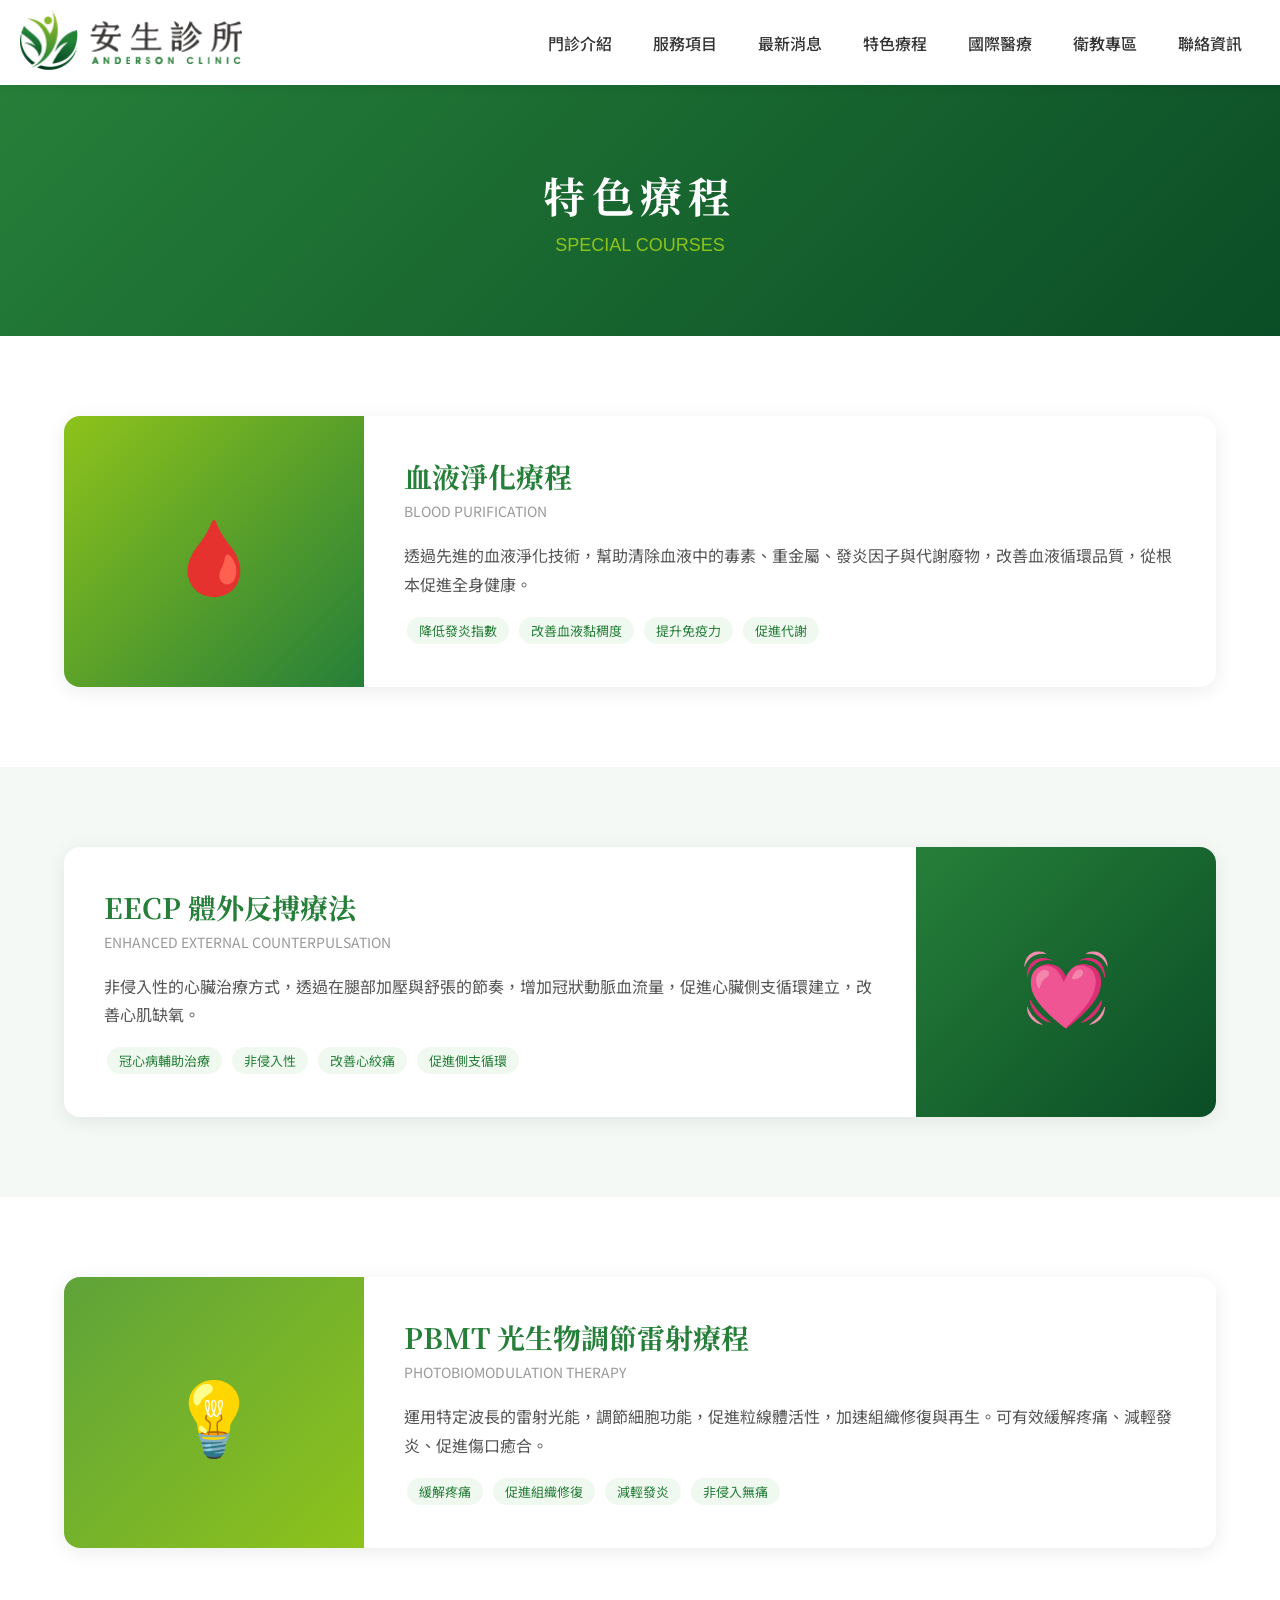
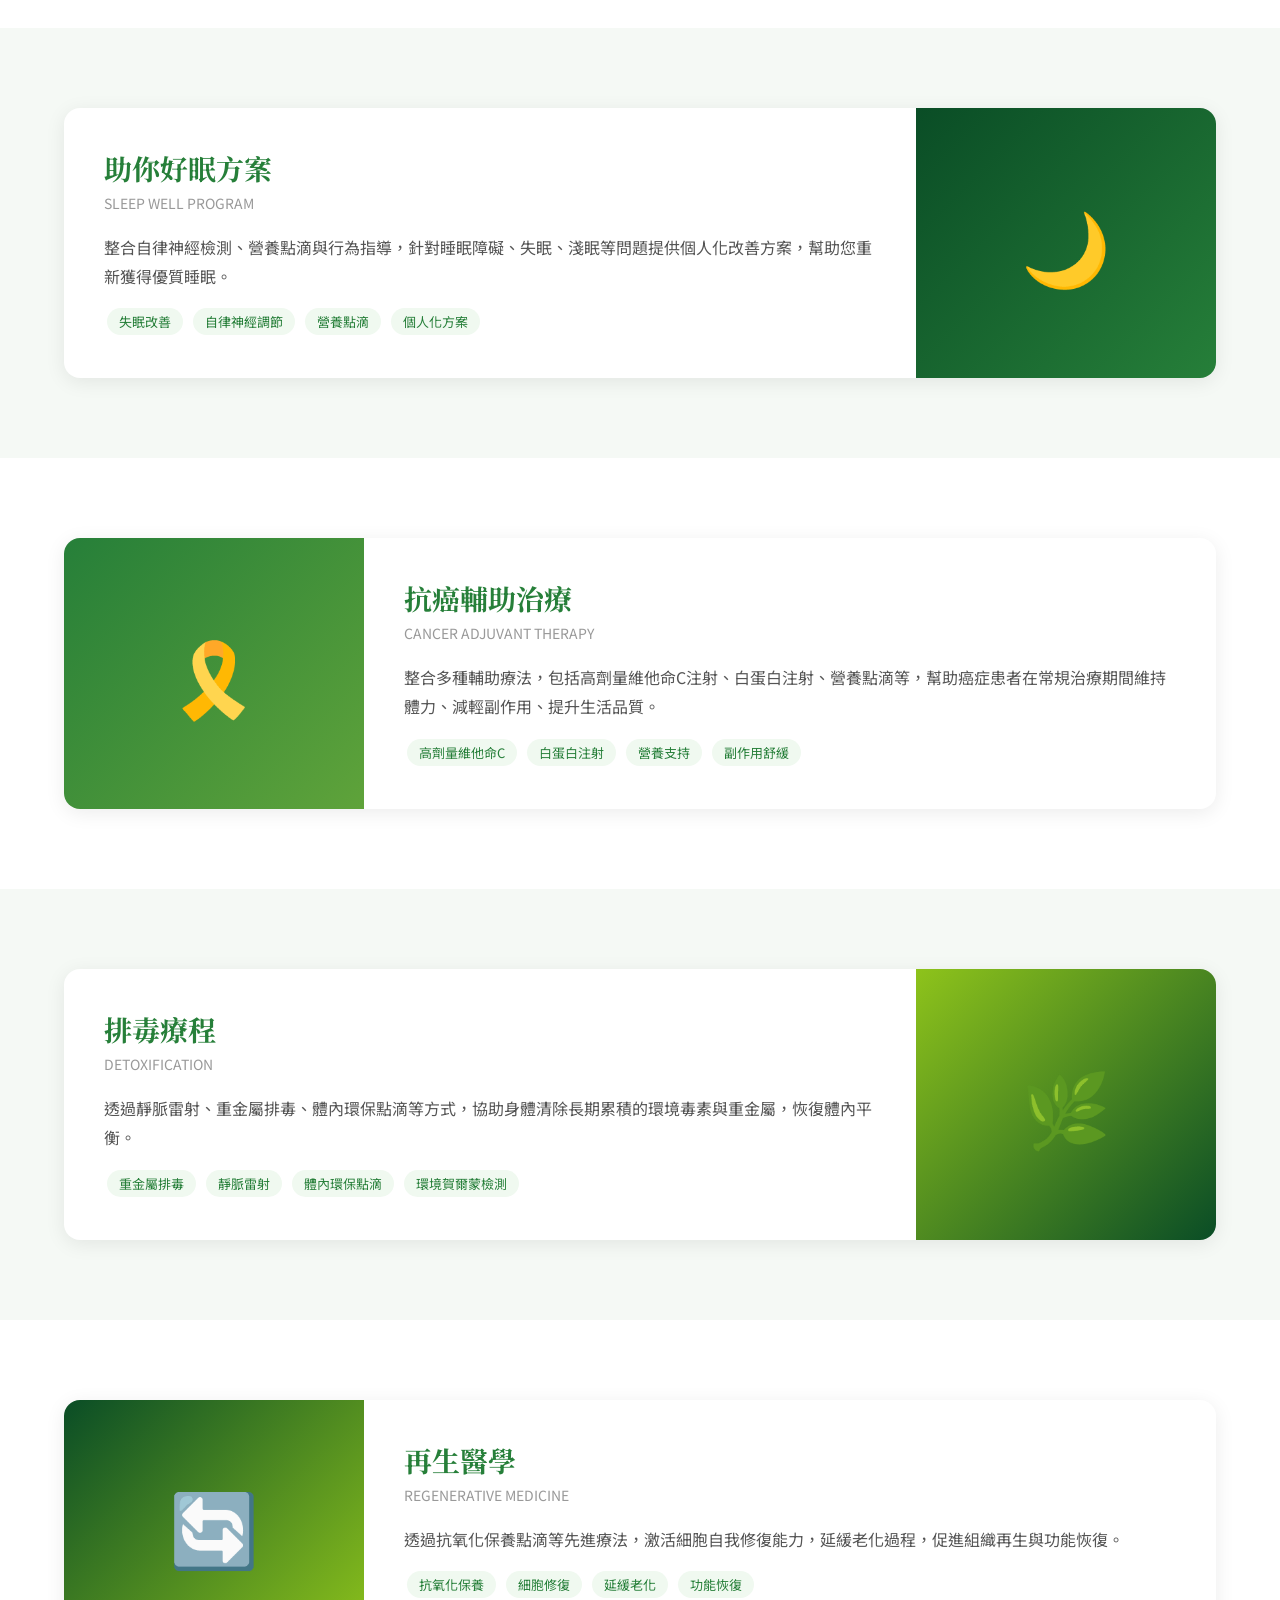
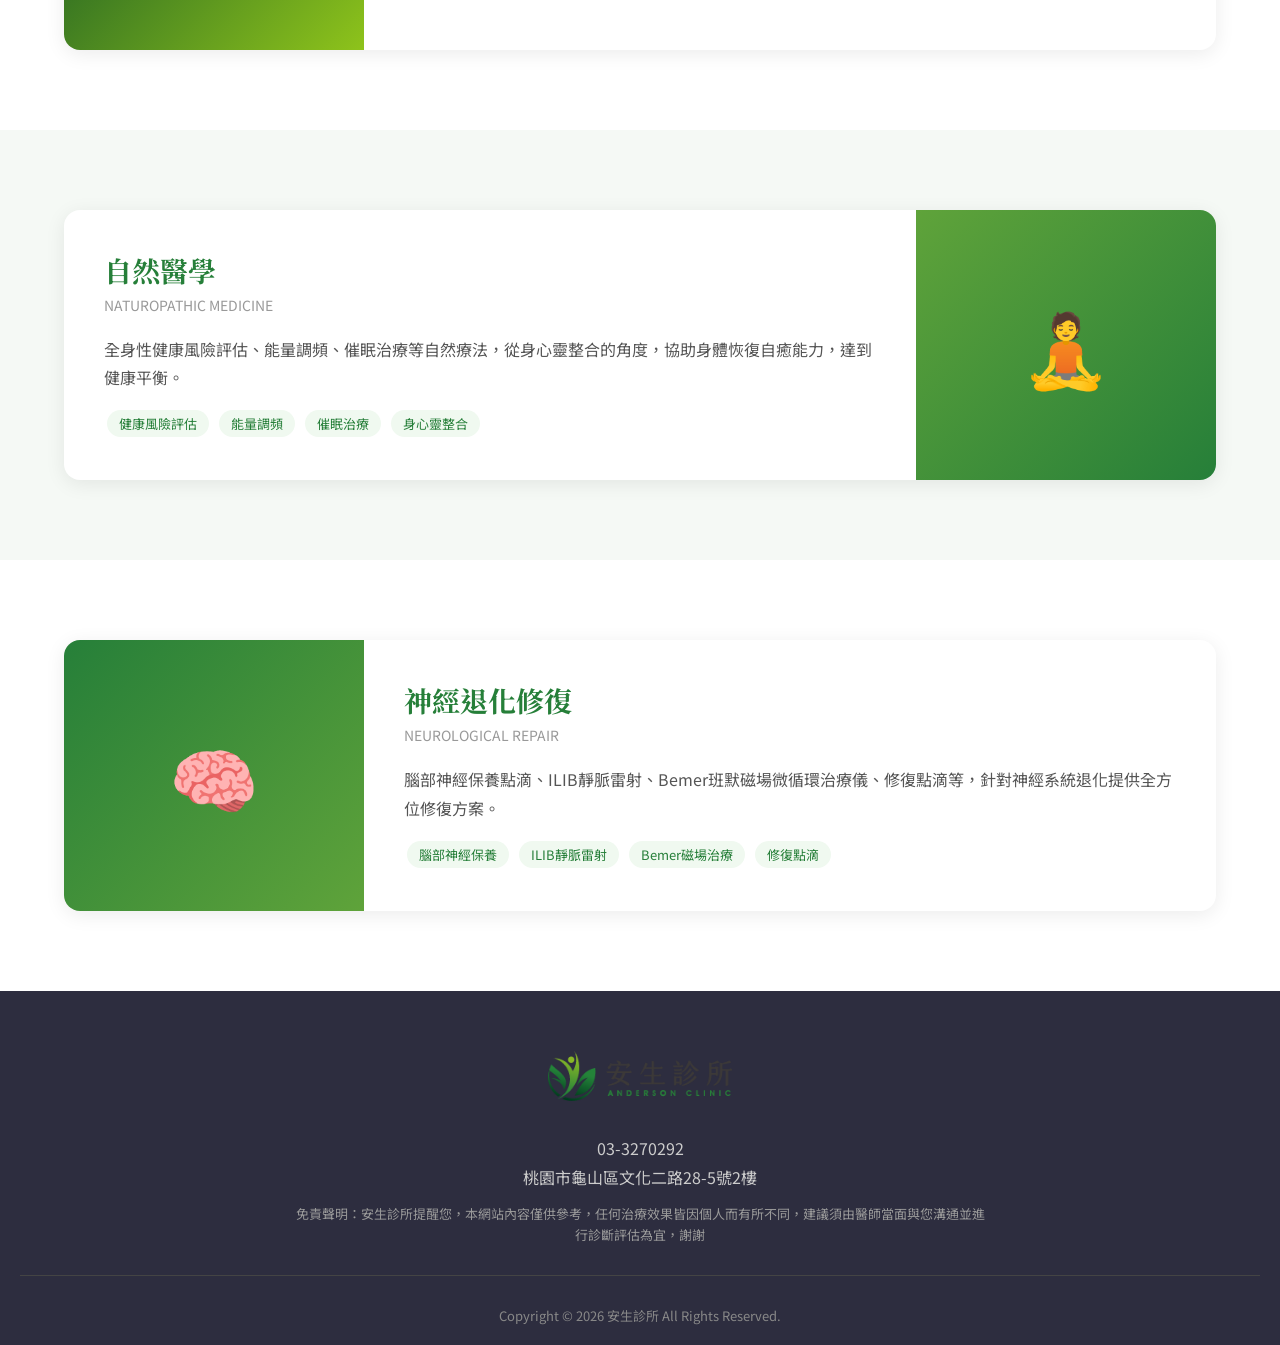
==== courses.html @ 448d180c "📄 新增特色療程內容頁（9大療程）+ 導航更新" ====
<!DOCTYPE html>
<html lang="zh-TW">
<head>
<meta charset="UTF-8">
<meta name="viewport" content="width=device-width, initial-scale=1.0">
<title>特色療程 - 安生診所-雙心門診</title>
<meta name="robots" content="noindex, nofollow">
<link rel="preconnect" href="https://fonts.googleapis.com">
<link rel="preconnect" href="https://fonts.gstatic.com" crossorigin>
<link href="https://fonts.googleapis.com/css2?family=Noto+Serif+TC:wght@300;400;500;600;700;900&family=Noto+Sans+TC:wght@300;400;500;700&display=swap" rel="stylesheet">
<link rel="stylesheet" href="assets/css/normalize.css">
<link rel="stylesheet" href="assets/css/style.css">
<style>
.course-card { background:#fff; border-radius:16px; overflow:hidden; box-shadow:0 4px 20px rgba(0,0,0,.08); transition:transform .3s,box-shadow .3s; }
.course-card:hover { transform:translateY(-4px); box-shadow:0 8px 30px rgba(0,0,0,.14); }
.course-icon { width:80px; height:80px; border-radius:50%; display:flex; align-items:center; justify-content:center; font-size:36px; flex-shrink:0; }
.tag { display:inline-block; background:#f0f9f0; color:#267F39; padding:4px 12px; border-radius:20px; font-size:13px; margin:3px; }
.course-grid { display:grid; grid-template-columns:repeat(auto-fit,minmax(340px,1fr)); gap:25px; max-width:1200px; margin:0 auto; }
@media (max-width:768px) { .course-grid { grid-template-columns:1fr; } }
</style>
</head>
<body>
<div id="page">

<header class="header_area">
  <div class="main_header_area animated">
    <div class="container">
      <nav id="navigation1" class="navigation">
        <div class="nav-header">
          <a class="nav-brand" href="index.html"><img src="assets/img/logo.png" alt="安生診所"></a>
        </div>
        <div class="stellarnav">
          <ul>
            <li><a href="about.html">門診介紹</a></li>
            <li><a href="services.html">服務項目</a></li>
            <li><a href="index.html">最新消息</a></li>
            <li><a href="courses.html">特色療程</a></li>
            <li><a href="index.html">國際醫療</a></li>
            <li><a href="index.html">衛教專區</a></li>
            <li><a href="contact.html">聯絡資訊</a></li>
          </ul>
        </div>
      </nav>
    </div>
  </div>
</header>

<div class="page-banner" style="background:linear-gradient(135deg,#267F39 0%,#0A4D26 100%);padding:80px 5%;text-align:center;">
  <h1 style="font-family:'Noto Serif TC',serif;font-size:42px;color:#fff;margin:0;letter-spacing:.15em;">特色療程</h1>
  <p style="font-family:Arial,sans-serif;font-size:18px;color:#8EC31B;margin:10px 0 0;">SPECIAL COURSES</p>
</div>

<div id="content_main">

  <!-- 血液淨化療程 -->
  <section id="blood" style="padding:80px 5%;">
    <div style="max-width:1200px;margin:auto;">
      <div class="course-card" style="display:flex;flex-wrap:wrap;">
        <div style="flex:0 0 300px;background:linear-gradient(135deg,#8EC31B,#267F39);display:flex;align-items:center;justify-content:center;min-height:250px;">
          <span style="font-size:72px;">🩸</span>
        </div>
        <div style="flex:1;padding:40px;min-width:300px;">
          <h2 style="font-family:'Noto Serif TC',serif;font-size:28px;color:#267F39;margin:0 0 5px;">血液淨化療程</h2>
          <p style="color:#999;font-size:14px;margin:0 0 20px;">BLOOD PURIFICATION</p>
          <p style="font-size:16px;color:#555;line-height:1.8;">透過先進的血液淨化技術，幫助清除血液中的毒素、重金屬、發炎因子與代謝廢物，改善血液循環品質，從根本促進全身健康。</p>
          <div style="margin-top:15px;">
            <span class="tag">降低發炎指數</span>
            <span class="tag">改善血液黏稠度</span>
            <span class="tag">提升免疫力</span>
            <span class="tag">促進代謝</span>
          </div>
        </div>
      </div>
    </div>
  </section>

  <!-- EECP體外反搏療法 -->
  <section id="eecp" style="padding:80px 5%;background:#f5f9f5;">
    <div style="max-width:1200px;margin:auto;">
      <div class="course-card" style="display:flex;flex-wrap:wrap;flex-direction:row-reverse;">
        <div style="flex:0 0 300px;background:linear-gradient(135deg,#267F39,#0A4D26);display:flex;align-items:center;justify-content:center;min-height:250px;">
          <span style="font-size:72px;">💓</span>
        </div>
        <div style="flex:1;padding:40px;min-width:300px;">
          <h2 style="font-family:'Noto Serif TC',serif;font-size:28px;color:#267F39;margin:0 0 5px;">EECP 體外反搏療法</h2>
          <p style="color:#999;font-size:14px;margin:0 0 20px;">ENHANCED EXTERNAL COUNTERPULSATION</p>
          <p style="font-size:16px;color:#555;line-height:1.8;">非侵入性的心臟治療方式，透過在腿部加壓與舒張的節奏，增加冠狀動脈血流量，促進心臟側支循環建立，改善心肌缺氧。</p>
          <div style="margin-top:15px;">
            <span class="tag">冠心病輔助治療</span>
            <span class="tag">非侵入性</span>
            <span class="tag">改善心絞痛</span>
            <span class="tag">促進側支循環</span>
          </div>
        </div>
      </div>
    </div>
  </section>

  <!-- PBMT光生物調節 -->
  <section id="pbmt" style="padding:80px 5%;">
    <div style="max-width:1200px;margin:auto;">
      <div class="course-card" style="display:flex;flex-wrap:wrap;">
        <div style="flex:0 0 300px;background:linear-gradient(135deg,#5FA33A,#8EC31B);display:flex;align-items:center;justify-content:center;min-height:250px;">
          <span style="font-size:72px;">💡</span>
        </div>
        <div style="flex:1;padding:40px;min-width:300px;">
          <h2 style="font-family:'Noto Serif TC',serif;font-size:28px;color:#267F39;margin:0 0 5px;">PBMT 光生物調節雷射療程</h2>
          <p style="color:#999;font-size:14px;margin:0 0 20px;">PHOTOBIOMODULATION THERAPY</p>
          <p style="font-size:16px;color:#555;line-height:1.8;">運用特定波長的雷射光能，調節細胞功能，促進粒線體活性，加速組織修復與再生。可有效緩解疼痛、減輕發炎、促進傷口癒合。</p>
          <div style="margin-top:15px;">
            <span class="tag">緩解疼痛</span>
            <span class="tag">促進組織修復</span>
            <span class="tag">減輕發炎</span>
            <span class="tag">非侵入無痛</span>
          </div>
        </div>
      </div>
    </div>
  </section>

  <!-- 助你好眠方案 -->
  <section id="sleep" style="padding:80px 5%;background:#f5f9f5;">
    <div style="max-width:1200px;margin:auto;">
      <div class="course-card" style="display:flex;flex-wrap:wrap;flex-direction:row-reverse;">
        <div style="flex:0 0 300px;background:linear-gradient(135deg,#0A4D26,#267F39);display:flex;align-items:center;justify-content:center;min-height:250px;">
          <span style="font-size:72px;">🌙</span>
        </div>
        <div style="flex:1;padding:40px;min-width:300px;">
          <h2 style="font-family:'Noto Serif TC',serif;font-size:28px;color:#267F39;margin:0 0 5px;">助你好眠方案</h2>
          <p style="color:#999;font-size:14px;margin:0 0 20px;">SLEEP WELL PROGRAM</p>
          <p style="font-size:16px;color:#555;line-height:1.8;">整合自律神經檢測、營養點滴與行為指導，針對睡眠障礙、失眠、淺眠等問題提供個人化改善方案，幫助您重新獲得優質睡眠。</p>
          <div style="margin-top:15px;">
            <span class="tag">失眠改善</span>
            <span class="tag">自律神經調節</span>
            <span class="tag">營養點滴</span>
            <span class="tag">個人化方案</span>
          </div>
        </div>
      </div>
    </div>
  </section>

  <!-- 抗癌輔助治療 -->
  <section id="cancer" style="padding:80px 5%;">
    <div style="max-width:1200px;margin:auto;">
      <div class="course-card" style="display:flex;flex-wrap:wrap;">
        <div style="flex:0 0 300px;background:linear-gradient(135deg,#267F39,#5FA33A);display:flex;align-items:center;justify-content:center;min-height:250px;">
          <span style="font-size:72px;">🎗️</span>
        </div>
        <div style="flex:1;padding:40px;min-width:300px;">
          <h2 style="font-family:'Noto Serif TC',serif;font-size:28px;color:#267F39;margin:0 0 5px;">抗癌輔助治療</h2>
          <p style="color:#999;font-size:14px;margin:0 0 20px;">CANCER ADJUVANT THERAPY</p>
          <p style="font-size:16px;color:#555;line-height:1.8;">整合多種輔助療法，包括高劑量維他命C注射、白蛋白注射、營養點滴等，幫助癌症患者在常規治療期間維持體力、減輕副作用、提升生活品質。</p>
          <div style="margin-top:15px;">
            <span class="tag">高劑量維他命C</span>
            <span class="tag">白蛋白注射</span>
            <span class="tag">營養支持</span>
            <span class="tag">副作用舒緩</span>
          </div>
        </div>
      </div>
    </div>
  </section>

  <!-- 排毒療程 -->
  <section id="detox" style="padding:80px 5%;background:#f5f9f5;">
    <div style="max-width:1200px;margin:auto;">
      <div class="course-card" style="display:flex;flex-wrap:wrap;flex-direction:row-reverse;">
        <div style="flex:0 0 300px;background:linear-gradient(135deg,#8EC31B,#0A4D26);display:flex;align-items:center;justify-content:center;min-height:250px;">
          <span style="font-size:72px;">🌿</span>
        </div>
        <div style="flex:1;padding:40px;min-width:300px;">
          <h2 style="font-family:'Noto Serif TC',serif;font-size:28px;color:#267F39;margin:0 0 5px;">排毒療程</h2>
          <p style="color:#999;font-size:14px;margin:0 0 20px;">DETOXIFICATION</p>
          <p style="font-size:16px;color:#555;line-height:1.8;">透過靜脈雷射、重金屬排毒、體內環保點滴等方式，協助身體清除長期累積的環境毒素與重金屬，恢復體內平衡。</p>
          <div style="margin-top:15px;">
            <span class="tag">重金屬排毒</span>
            <span class="tag">靜脈雷射</span>
            <span class="tag">體內環保點滴</span>
            <span class="tag">環境賀爾蒙檢測</span>
          </div>
        </div>
      </div>
    </div>
  </section>

  <!-- 再生醫學 -->
  <section id="regenerative" style="padding:80px 5%;">
    <div style="max-width:1200px;margin:auto;">
      <div class="course-card" style="display:flex;flex-wrap:wrap;">
        <div style="flex:0 0 300px;background:linear-gradient(135deg,#0A4D26,#8EC31B);display:flex;align-items:center;justify-content:center;min-height:250px;">
          <span style="font-size:72px;">🔄</span>
        </div>
        <div style="flex:1;padding:40px;min-width:300px;">
          <h2 style="font-family:'Noto Serif TC',serif;font-size:28px;color:#267F39;margin:0 0 5px;">再生醫學</h2>
          <p style="color:#999;font-size:14px;margin:0 0 20px;">REGENERATIVE MEDICINE</p>
          <p style="font-size:16px;color:#555;line-height:1.8;">透過抗氧化保養點滴等先進療法，激活細胞自我修復能力，延緩老化過程，促進組織再生與功能恢復。</p>
          <div style="margin-top:15px;">
            <span class="tag">抗氧化保養</span>
            <span class="tag">細胞修復</span>
            <span class="tag">延緩老化</span>
            <span class="tag">功能恢復</span>
          </div>
        </div>
      </div>
    </div>
  </section>

  <!-- 自然醫學 -->
  <section id="naturopathy" style="padding:80px 5%;background:#f5f9f5;">
    <div style="max-width:1200px;margin:auto;">
      <div class="course-card" style="display:flex;flex-wrap:wrap;flex-direction:row-reverse;">
        <div style="flex:0 0 300px;background:linear-gradient(135deg,#5FA33A,#267F39);display:flex;align-items:center;justify-content:center;min-height:250px;">
          <span style="font-size:72px;">🧘</span>
        </div>
        <div style="flex:1;padding:40px;min-width:300px;">
          <h2 style="font-family:'Noto Serif TC',serif;font-size:28px;color:#267F39;margin:0 0 5px;">自然醫學</h2>
          <p style="color:#999;font-size:14px;margin:0 0 20px;">NATUROPATHIC MEDICINE</p>
          <p style="font-size:16px;color:#555;line-height:1.8;">全身性健康風險評估、能量調頻、催眠治療等自然療法，從身心靈整合的角度，協助身體恢復自癒能力，達到健康平衡。</p>
          <div style="margin-top:15px;">
            <span class="tag">健康風險評估</span>
            <span class="tag">能量調頻</span>
            <span class="tag">催眠治療</span>
            <span class="tag">身心靈整合</span>
          </div>
        </div>
      </div>
    </div>
  </section>

  <!-- 神經退化修復 -->
  <section id="neuro" style="padding:80px 5%;">
    <div style="max-width:1200px;margin:auto;">
      <div class="course-card" style="display:flex;flex-wrap:wrap;">
        <div style="flex:0 0 300px;background:linear-gradient(135deg,#267F39,#5FA33A);display:flex;align-items:center;justify-content:center;min-height:250px;">
          <span style="font-size:72px;">🧠</span>
        </div>
        <div style="flex:1;padding:40px;min-width:300px;">
          <h2 style="font-family:'Noto Serif TC',serif;font-size:28px;color:#267F39;margin:0 0 5px;">神經退化修復</h2>
          <p style="color:#999;font-size:14px;margin:0 0 20px;">NEUROLOGICAL REPAIR</p>
          <p style="font-size:16px;color:#555;line-height:1.8;">腦部神經保養點滴、ILIB靜脈雷射、Bemer班默磁場微循環治療儀、修復點滴等，針對神經系統退化提供全方位修復方案。</p>
          <div style="margin-top:15px;">
            <span class="tag">腦部神經保養</span>
            <span class="tag">ILIB靜脈雷射</span>
            <span class="tag">Bemer磁場治療</span>
            <span class="tag">修復點滴</span>
          </div>
        </div>
      </div>
    </div>
  </section>

</div>

<footer class="footer with_shopping_mode">
  <div class="center">
    <div class="footer_info">
      <div class="footer_logo"><a href="index.html"><img src="assets/img/logo.png" alt="安生診所"></a></div>
      <ul>
        <li><p class="tel">03-3270292</p><p class="add">桃園市龜山區文化二路28-5號2樓</p></li>
        <li><p class="ex_p">免責聲明：安生診所提醒您，本網站內容僅供參考，任何治療效果皆因個人而有所不同，建議須由醫師當面與您溝通並進行診斷評估為宜，謝謝</p></li>
      </ul>
    </div>
  </div>
  <p class="copy">Copyright © 2026 安生診所 All Rights Reserved.</p>
</footer>

</div>
<a id="to_top" class="to_top" href="#"><i class="top-icon">↑</i>TOP</a>
<ul id="bottom_menu" class="clearfix with_shopping_mode">
  <li><a href="index.html"><span>🏠</span><em>回首頁</em></a></li>
  <li><a href="tel:03-3270292"><span>📞</span><em>電話</em></a></li>
  <li><a href="https://line.me/ti/p/~@andersonclinic"><span>💬</span><em>LINE</em></a></li>
</ul>
<script src="assets/js/jquery-1.11.3.min.js"></script>
<script>$(function(){$('#to_top').on('click',function(e){e.preventDefault();$('html,body').animate({scrollTop:0},600);});var $n=$('.stellarnav');var $t=$('<button class="nav-toggle">☰</button>');$('.nav-header').append($t);$t.on('click',function(){$n.slideToggle(300);$(this).text($n.is(':visible')?'✕':'☰');});$(window).on('resize',function(){if($(window).width()>968)$n.show();});});</script>
</body>
</html>
---- assets/css/style.css ----
/* ===== 安生診所 — 主樣式 ===== */
:root {
  --green: #267F39;
  --green-light: #8EC31B;
  --green-dark: #0A4D26;
  --brown: #3B3938;
  --green-bg: rgba(95, 163, 58, .9);
  --f42: 42px;
  --f35: 35px;
  --f30: 30px;
  --f28: 28px;
  --f24: 24px;
  --f22: 22px;
  --font-serif: 'Noto Serif TC', serif;
  --font-sans: 'Noto Sans TC', sans-serif;
}

* { box-sizing: border-box; }
body { font-family: var(--font-sans); color: var(--brown); margin: 0; padding: 0; background: #fff; }
img { max-width: 100%; height: auto; }
a { text-decoration: none; color: inherit; }
ul { list-style: none; margin: 0; padding: 0; }

/* ===== Header / Nav ===== */
.header_area {
  position: relative;
  z-index: 100;
  width: 100%;
  background: #fff;
  box-shadow: 0 2px 10px rgba(0,0,0,.08);
}
.main_header_area { padding: 0 20px; }
.container { max-width: 1400px; margin: 0 auto; }

.navigation {
  display: flex;
  align-items: center;
  justify-content: space-between;
  padding: 10px 0;
}
.nav-header .nav-brand img { height: 60px; }

.stellarnav ul { display: flex; gap: 5px; }
.stellarnav ul li { position: relative; }
.stellarnav ul li a {
  display: block;
  padding: 12px 18px;
  font-size: 16px;
  color: #333;
  font-weight: 500;
  transition: color .3s;
}
.stellarnav ul li a:hover { color: var(--green); }
.stellarnav ul li ul {
  display: none;
  position: absolute;
  top: 100%;
  left: 0;
  background: #fff;
  min-width: 200px;
  box-shadow: 0 5px 20px rgba(0,0,0,.12);
  z-index: 200;
}
.stellarnav ul li:hover ul { display: block; }
.stellarnav ul li ul li a {
  padding: 10px 18px;
  font-size: 14px;
  border-bottom: 1px solid #f0f0f0;
}

/* ===== Banner ===== */
.bannerindex { width: 100%; overflow: hidden; }
.swiper-banner .swiper-slide img { width: 100%; display: block; }
.swiper-pagination { bottom: 20px !important; }
.swiper-pagination-bullet { background: #fff; opacity: .7; }
.swiper-pagination-bullet-active { background: var(--green-light); opacity: 1; }

/* ===== Title Box ===== */
.title_i_box {
  text-align: center;
  padding: 50px 0 30px;
}
.title_i_box h4 {
  font-family: var(--font-serif);
  font-size: var(--f30);
  color: var(--brown);
  font-weight: 600;
  letter-spacing: .1em;
  margin: 0;
  position: relative;
  display: inline-block;
}
.title_i_box h4::after {
  content: '';
  display: block;
  width: 50px;
  height: 3px;
  background: var(--green);
  margin: 10px auto 0;
}

/* ===== 最新消息 ===== */
.news_part {
  max-width: 1200px;
  margin: 0 auto;
  padding: 0 20px 40px;
}
.news_list ul {
  max-width: 800px;
  margin: 0 auto;
}
.news_list ul li {
  border-bottom: 1px solid #eee;
  padding: 12px 0;
}
.news_list ul li a {
  display: flex;
  gap: 20px;
  align-items: center;
}
.news_list ul li a span {
  font-size: 14px;
  color: #999;
  white-space: nowrap;
}
.news_list ul li a p {
  font-size: 16px;
  color: #333;
  margin: 0;
  flex: 1;
  line-height: 1.5;
}
.news_list ul li a:hover p { color: var(--green); }

.i_news_b {
  text-align: center;
  padding: 20px 0;
}
.animated-arrow {
  display: inline-flex;
  align-items: center;
  gap: 8px;
  color: var(--green);
  font-size: 16px;
  padding: 8px 20px;
  border: 2px solid var(--green);
  border-radius: 30px;
  transition: all .3s;
}
.animated-arrow:hover {
  background: var(--green);
  color: #fff;
}

/* ===== 編輯器區塊 (hs_box) ===== */
.hs_box * {
  line-height: 150%;
  font-size: 15px;
  border: 0;
  outline: none;
  text-decoration: none;
  padding: 0;
  margin: 0;
  list-style: none;
  box-sizing: border-box;
  max-width: 100%;
  font-family: var(--font-sans);
  transition: ease .4s;
}
.hs_box { overflow: hidden; scroll-behavior: smooth; background: transparent; max-width: 2000px; margin: auto; }

/* 標題 */
.an_title {
  font-size: 40px;
  color: var(--brown);
  text-align: center;
  line-height: 120%;
  display: block;
  letter-spacing: .1em;
  font-family: var(--font-serif);
  font-weight: 600;
  padding: 5px 0 0;
}
.an_title em {
  display: block;
  font-size: var(--f24);
  line-height: 120%;
  font-family: 'Arial', sans-serif;
  color: var(--green);
  padding: 5px 0 0;
  font-weight: normal;
}

/* ===== 診所簡介 (ani_a) ===== */
.ani_a {
  text-align: center;
  padding: 100px 5% 180px;
  background: url('../img/an_bg01.jpg') center/cover no-repeat;
}
.ani_a i img { animation: ara 2s infinite; }
.ani_a > p {
  padding: 70px 0 70px;
  font-size: var(--f42);
  color: var(--brown);
  line-height: 120%;
  letter-spacing: .15em;
  font-family: var(--font-serif);
  font-weight: 500;
}
.ani_a a {
  max-width: 280px;
  display: block;
  margin: auto;
  padding: 15px 10px;
  color: var(--green-dark);
  font-family: var(--font-sans);
  font-size: var(--f24);
  line-height: 150%;
  letter-spacing: .08em;
  background: var(--green-light);
  box-shadow: inset -3px -3px 3px #115a2fa8, inset 2px 2px 2px rgba(244,255,248,.692);
  border-radius: 8px;
}
.ani_a a:hover {
  box-shadow: inset -2px -2px 2px #115a2fa8;
  transform: scale(.98);
}

@-webkit-keyframes ara { 25% { transform: rotate(-5deg); } 75% { transform: rotate(5deg); } }
@keyframes ara { 25% { transform: rotate(-5deg); } 75% { transform: rotate(5deg); } }

/* ===== 服務項目 (ani_b) ===== */
.ani_b {
  background: url('../img/an_bg02.jpg') center/cover no-repeat;
  padding: 100px 0;
  text-align: center;
}
.ani_b h4 { position: relative; z-index: 1; padding: 0 5%; }
.ani_b h4 > img {
  position: absolute; top: 70%; left: 50%;
  transform: translate(-50%, -50%); z-index: -1;
  width: 70%; max-width: 300px;
}
.content_flex { display: flex; align-items: center; justify-content: center; flex-wrap: wrap; gap: 10px; }
.ani_b dl { align-items: flex-start; margin: 50px 0 0; position: relative; z-index: 1; }
.ani_b dl a {
  display: block; max-width: 280px; margin: 30px 10px 0; width: calc(100%/4 - 20px);
  border-radius: 12px; overflow: hidden; box-shadow: 0 4px 15px rgba(0,0,0,.1);
  background: #fff; transition: transform .3s, box-shadow .3s;
}
.ani_b dl a:hover { transform: translateY(-5px); box-shadow: 0 8px 25px rgba(0,0,0,.15); }
.ani_b dl a img { width: 100%; display: block; }
.ani_b dl a h5 {
  font-size: var(--f30); color: var(--brown); line-height: 120%; letter-spacing: .08em;
  padding: 20px 10px; font-family: var(--font-sans); font-weight: 500; margin: 0;
}

/* ===== 特色療程 (ani_c) ===== */
.ani_c { padding: 100px 5%; }
.ani_c01 { max-width: 1315px; margin: 50px auto 0; }
.ani_c01 dl { align-items: stretch; flex-wrap: nowrap; justify-content: center; }
.ani_c01 dl a {
  display: block; position: relative; max-width: 100%; overflow: hidden; border-radius: 12px;
  box-shadow: 0 4px 15px rgba(0,0,0,.1); transition: transform .3s;
}
.ani_c01 dl a:hover { transform: translateY(-3px); }
.ani_c01 dl a img { width: 100%; display: block; transition: transform .4s; }
.ani_c01 dl a:hover > img { transform: scale(1.05); }
.ani_c01 dl a h5 {
  width: 100%; position: absolute; bottom: 0; left: 0; text-align: center;
  font-size: var(--f30); color: #fff; line-height: 120%; letter-spacing: .05em;
  font-family: var(--font-sans); font-weight: 500; padding: 15px;
  background: var(--green-bg); margin: 0;
}
.ani_c01 dl a s { position: absolute; bottom: 20px; left: 20px; }
.ani_c01 dl a i { position: absolute; bottom: 30px; right: 20px; }
.ani_c01 dl section {
  margin: 0 0 0 20px;
  display: flex; flex-direction: column; justify-content: space-between; align-items: center; gap: 20px;
}
.ani_c02dl { margin: 30px auto 0; }

/* ===== 醫師介紹 (ani_d) ===== */
.ani_d {
  padding: 100px 5%;
  background: url('../img/an_bg03.jpg') center/cover no-repeat;
}
/* ===== 醫師介紹 (ani_d) — 微調 ===== */
.ani_d dl dd {
  width: calc(100%/2 - 20px); margin: 30px 10px 0;
  justify-content: flex-start; flex-wrap: nowrap; gap: 20px;
  background: rgba(255,255,255,.92); border-radius: 16px; padding: 30px;
  box-shadow: 0 4px 20px rgba(0,0,0,.08);
  transition: transform .3s, box-shadow .3s;
}
.ani_d dl dd:hover { transform: translateY(-3px); box-shadow: 0 8px 30px rgba(0,0,0,.12); }
.ani_d dl dd i { display: block; text-align: center; min-width: 140px; }
.ani_d dl dd i img { width: 120px; height: 120px; object-fit: cover; border-radius: 50%; border: 3px solid var(--green-light); }
.ani_d dl dd i h6 {
  display: block; text-align: center; font-family: var(--font-sans);
  font-size: var(--f24); color: var(--green); padding: 15px 0 0;
}
.ani_d dl dd i h6 s {
  display: block; font-size: var(--f30); font-family: var(--font-sans); color: var(--green-dark); font-style: normal;
}
.ani_d dl dd p { min-width: fit-content; }
.ani_d dl dd p b {
  display: block; font-size: var(--f28); color: var(--green); line-height: 120%; letter-spacing: .1em;
  font-family: var(--font-sans); padding: 0 0 10px;
}
.ani_d dl dd p span {
  font-size: var(--f22); color: var(--brown); line-height: 150%;
  font-family: var(--font-sans); display: inline-block; padding: 3px 12px; margin: 3px;
  background: #f0f9f0; border-radius: 20px;
}

/* ===== 衛教專區 ===== */
.module_i_news { max-width: 1200px; margin: 0 auto; padding: 40px 20px; }
.module_i_news ul { max-width: 900px; margin: 0 auto; }
.module_i_news ul li { margin-bottom: 20px; }
.module_i_news ul li a {
  display: flex; gap: 20px; padding: 15px; border-radius: 12px;
  background: #f9f9f9; transition: background .3s, box-shadow .3s;
}
.module_i_news ul li a:hover { background: #f0f9f0; box-shadow: 0 4px 15px rgba(0,0,0,.08); }
.i_blog_le { flex: 0 0 200px; }
.i_blog_le img { width: 100%; height: 140px; object-fit: cover; border-radius: 8px; }
.i_blog_ri { flex: 1; }
.i_blog_ri h5 { font-size: 18px; color: #333; margin: 0 0 8px; font-weight: 600; line-height: 1.4; }
.i_blog_ri em { font-size: 13px; color: #999; font-style: normal; display: block; margin-bottom: 8px; }
.i_blog_ri p { font-size: 14px; color: #666; line-height: 1.6; margin: 0; }
.i_blog_b { text-align: center; padding: 30px 0; }

/* ===== 回到頂端 ===== */
.to_top {
  position: fixed; bottom: 80px; right: 20px; z-index: 98;
  display: flex; flex-direction: column; align-items: center;
  width: 50px; padding: 8px 0;
  background: var(--green); color: #fff; border-radius: 25px;
  font-size: 12px; text-align: center; cursor: pointer;
  box-shadow: 0 2px 10px rgba(0,0,0,.2); transition: all .3s;
  opacity: 0; visibility: hidden;
}
.to_top.show { opacity: 1; visibility: visible; }
.to_top:hover { background: var(--green-dark); transform: translateY(-3px); }
.top-icon { display: block; font-size: 20px; font-weight: bold; font-style: normal; }

/* ===== 頂部社群連結 ===== */
.me_tp_features {
  display: flex; align-items: center; gap: 10px;
}
.me_tp_features .tp_links { display: flex; gap: 8px; }
.me_tp_features .tp_links a {
  display: flex; align-items: center; justify-content: center;
  width: 36px; height: 36px; border-radius: 50%;
  background: var(--green); color: #fff; font-size: 18px;
  transition: all .3s;
}
.me_tp_features .tp_links a:hover { background: var(--green-dark); transform: scale(1.1); }

/* ===== 手機底部選單 ===== */
#bottom_menu {
  display: none;
  position: fixed; bottom: 0; left: 0; right: 0; z-index: 999;
  background: #fff; box-shadow: 0 -2px 10px rgba(0,0,0,.1);
  padding: 8px 0; justify-content: space-around;
}
#bottom_menu li { display: inline-block; }
#bottom_menu li a {
  display: flex; flex-direction: column; align-items: center;
  padding: 5px 15px; color: #666; font-size: 12px; transition: color .3s;
}
#bottom_menu li a:hover { color: var(--green); }
#bottom_menu li a i { font-size: 22px; margin-bottom: 3px; }
#bottom_menu li a em { font-style: normal; font-size: 11px; }
.with_shopping_mode { padding-bottom: 70px; }
@media (max-width: 768px) {
  #bottom_menu { display: flex; }
}

/* ===== 導航列 — 固定頂部 ===== */
.header_area {
  position: sticky;
  top: 0;
  z-index: 100;
  width: 100%;
  background: #fff;
  box-shadow: 0 2px 10px rgba(0,0,0,.08);
}
.nav-header { display: flex; align-items: center; gap: 15px; }
.nav-toggle {
  display: none; background: none; border: none;
  font-size: 28px; cursor: pointer; padding: 5px 10px;
  color: var(--brown); line-height: 1;
}
@media (max-width: 968px) {
  .navigation { flex-wrap: wrap; }
  .nav-toggle { display: block; }
  .stellarnav { display: none; width: 100%; }
  .stellarnav ul { flex-direction: column; }
  .stellarnav ul li ul { position: static; box-shadow: none; padding-left: 20px; }
}

/* ===== Footer 調整 ===== */
.footer {
  background: #2d2d3f;
  color: #ccc;
  padding: 60px 20px 20px;
}
.footer .center { max-width: 1200px; margin: 0 auto; }
.footer_info { text-align: center; }
.footer_logo { margin-bottom: 30px; }
.footer_logo img { height: 50px; }
.footer_info ul li { margin-bottom: 15px; }
.footer_info .tel, .footer_info .add, .footer_info .mail { font-size: 16px; margin: 5px 0; }
.footer_info .line a { color: var(--green-light); font-size: 18px; }
.ex_p { font-size: 13px; color: #999; max-width: 700px; margin: 0 auto; line-height: 1.6; }
.footer_menu { display: flex; flex-wrap: wrap; justify-content: center; gap: 10px; margin-top: 20px; }
.footer_menu a {
  color: #aaa; font-size: 14px; padding: 5px 15px;
  border-right: 1px solid #555; transition: color .3s;
}
.footer_menu a:last-child { border-right: none; }
.footer_menu a:hover { color: var(--green-light); }
.copy {
  text-align: center; color: #888; font-size: 13px;
  padding-top: 30px; margin-top: 30px; border-top: 1px solid #444;
}

/* ===== 浮動按鈕 ===== */
.fix_ri {
  display: flex; flex-direction: column; width: 55px;
  position: fixed; bottom: 155px; right: 20px; z-index: 99;
}
.fix_ri a { display: inline-block; margin-bottom: 5px; }
.fix_ri img { width: 100%; transition: opacity .3s; }
.fix_ri img:hover { opacity: .8; }

/* ===== 動畫 ===== */
[data-animate-in] { opacity: 0; transition: transform 1.6s ease, opacity 1.6s ease; }
[data-animate-in="up"] { transform: translate3d(0, 10px, 0); }
[data-animate-in="left"] { transform: translate3d(-5%, 0, 0); }
[data-animate-in="right"] { transform: translate3d(5%, 0, 0); }
[data-animate-in="down"] { transform: translate3d(0, -10%, 0); }
[data-animate-in="fadeIn"] { transform: translate3d(0, 0, 0); }
[data-animate-in].in-view { opacity: 1; transform: translate3d(0, 0, 0); transition: transform .8s ease, opacity .8s ease; }

/* ===== RWD ===== */
@media (max-width: 1366px) {
  :root { --f42: 38px; --f35: 32px; --f30: 28px; --f28: 26px; --f24: 22px; --f22: 20px; }
  .ani_a { padding: 70px 5% 130px; }
}
@media (max-width: 968px) {
  :root { --f42: 34px; --f35: 30px; --f30: 26px; --f28: 24px; --f24: 20px; --f22: 18px; }
  .ani_b dl a { width: calc(100%/2 - 20px); }
  .ani_c01 dl { flex-wrap: wrap; justify-content: center; }
  .ani_c01 dl section { margin: unset; }
  .ani_d dl dd { width: 100%; flex-direction: column; align-items: center; text-align: center; }
  .ani_d dl dd p span { display: inline-block; }
}
@media (max-width: 768px) {
  .ani_c { padding: 70px 5%; }
  .ani_d { padding: 70px 5%; }
  .stellarnav ul { flex-direction: column; }
  .i_blog_le { flex: 0 0 120px; }
  .i_blog_le img { height: 100px; }
}
@media (max-width: 568px) {
  :root { --f42: 30px; --f35: 28px; --f30: 23px; --f28: 22px; --f24: 18px; --f22: 16px; }
  .ani_b dl a { width: 100%; }
  .ani_d dl dd { flex-direction: column; }
  .fix_ri { width: 45px; bottom: 130px; right: 10px; }
}
@media (max-width: 375px) {
  :root { --f42: 28px; --f35: 26px; --f30: 22px; --f28: 21px; --f24: 17px; --f22: 15px; }
}

/* ===== scrollfade.js 接力 ===== */
.fade-in { opacity: 0; transition: opacity .5s ease; }
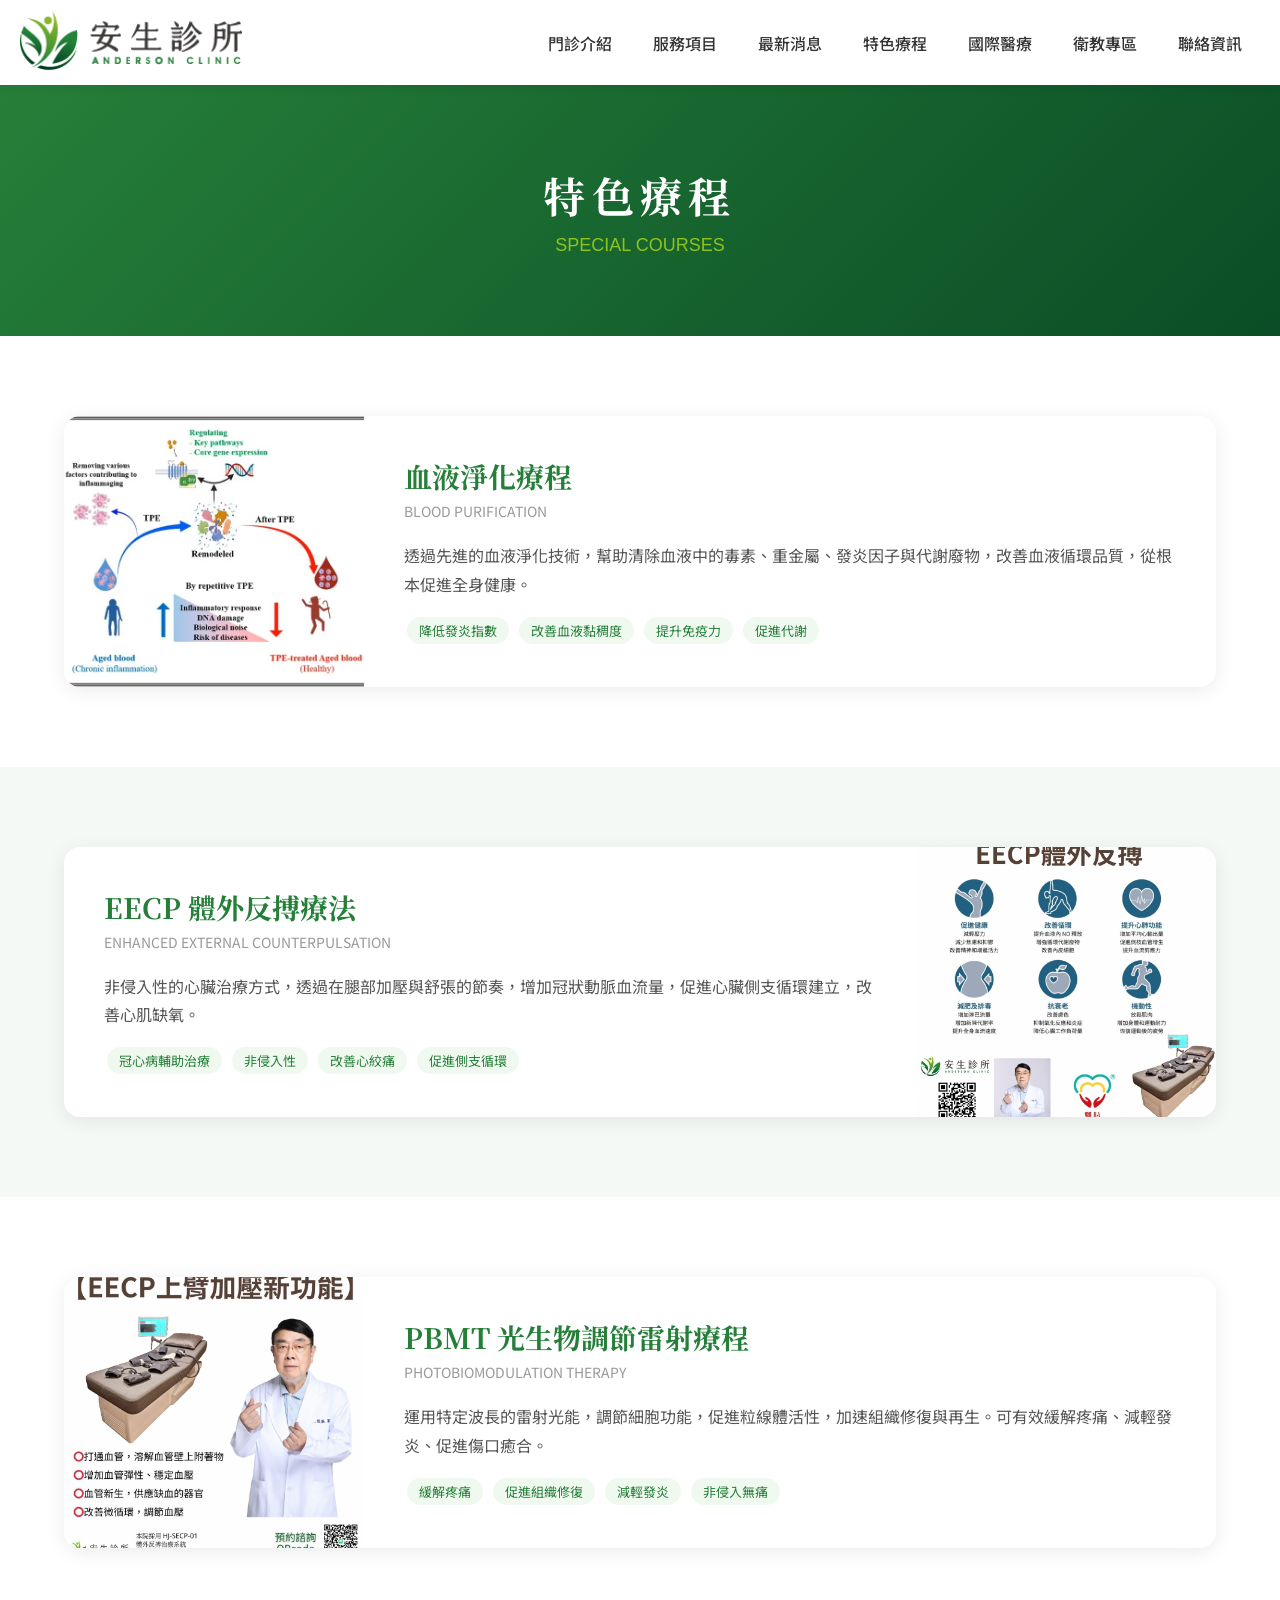
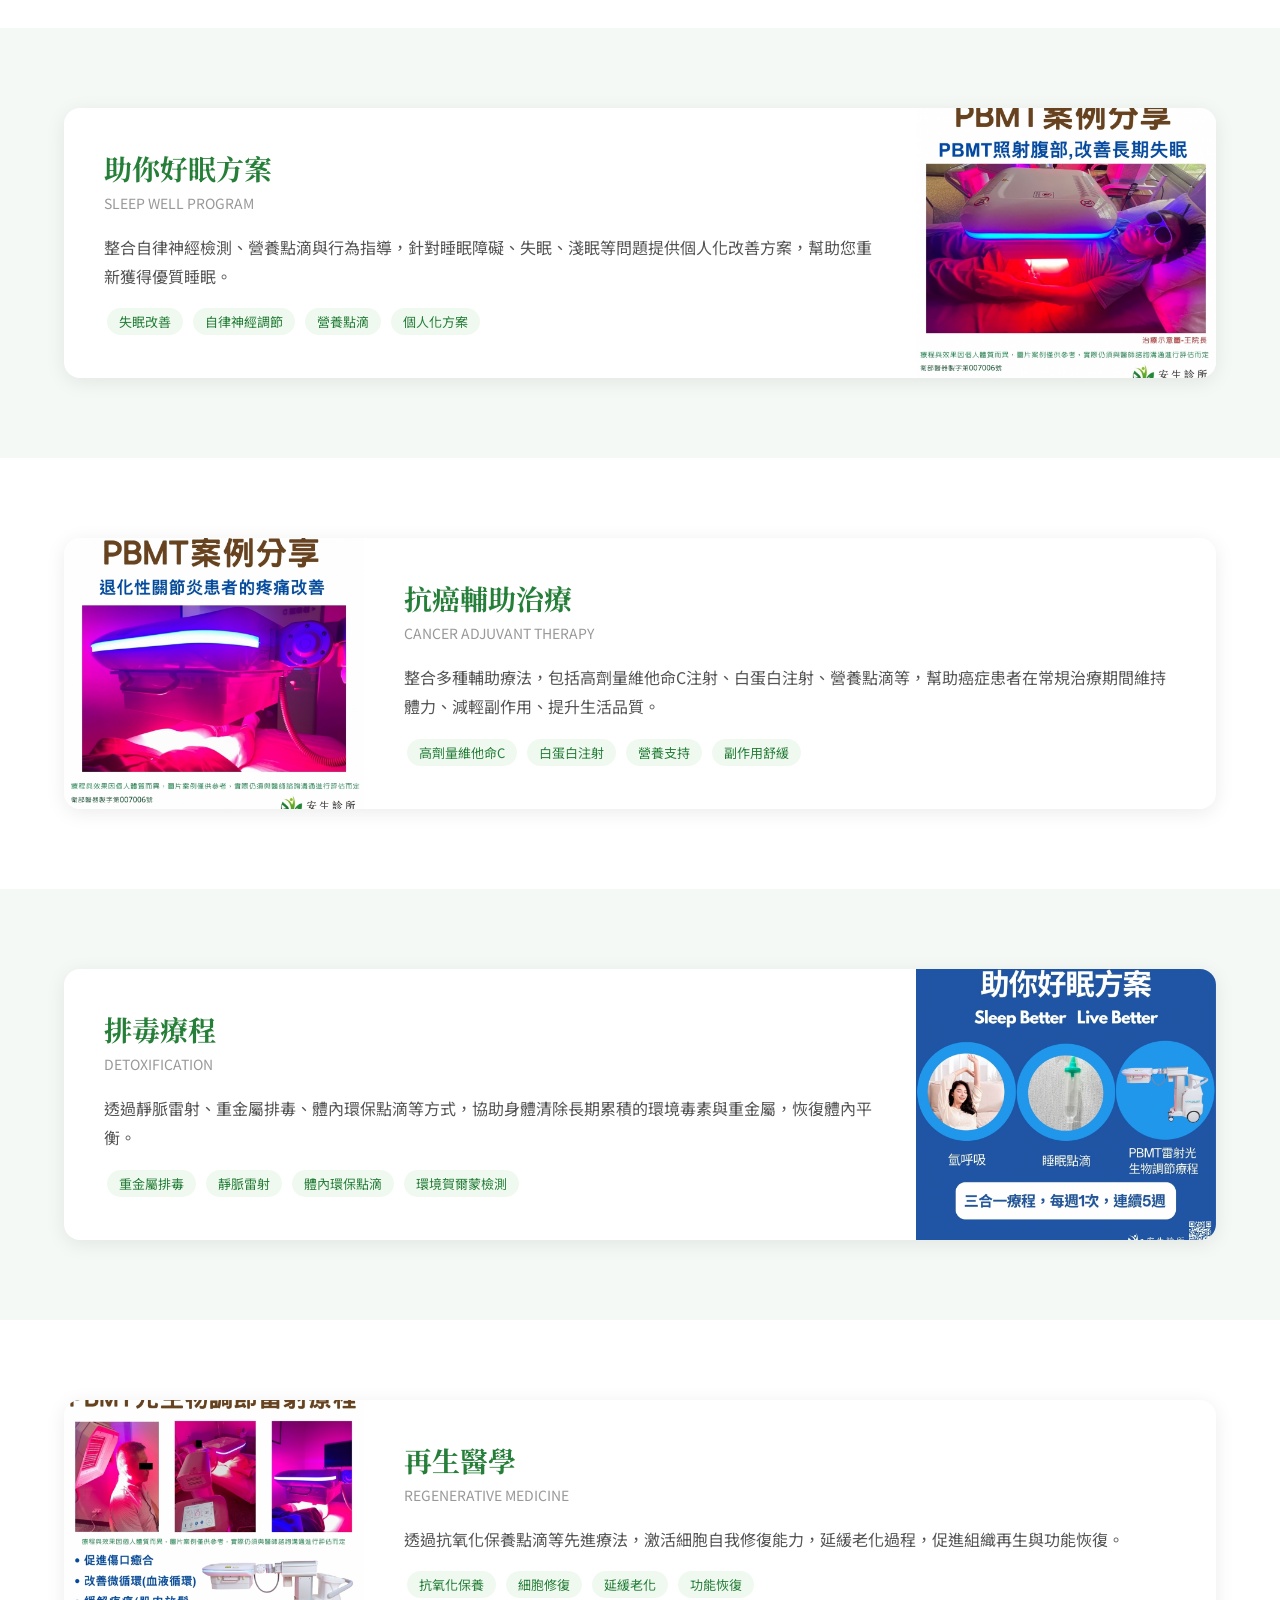
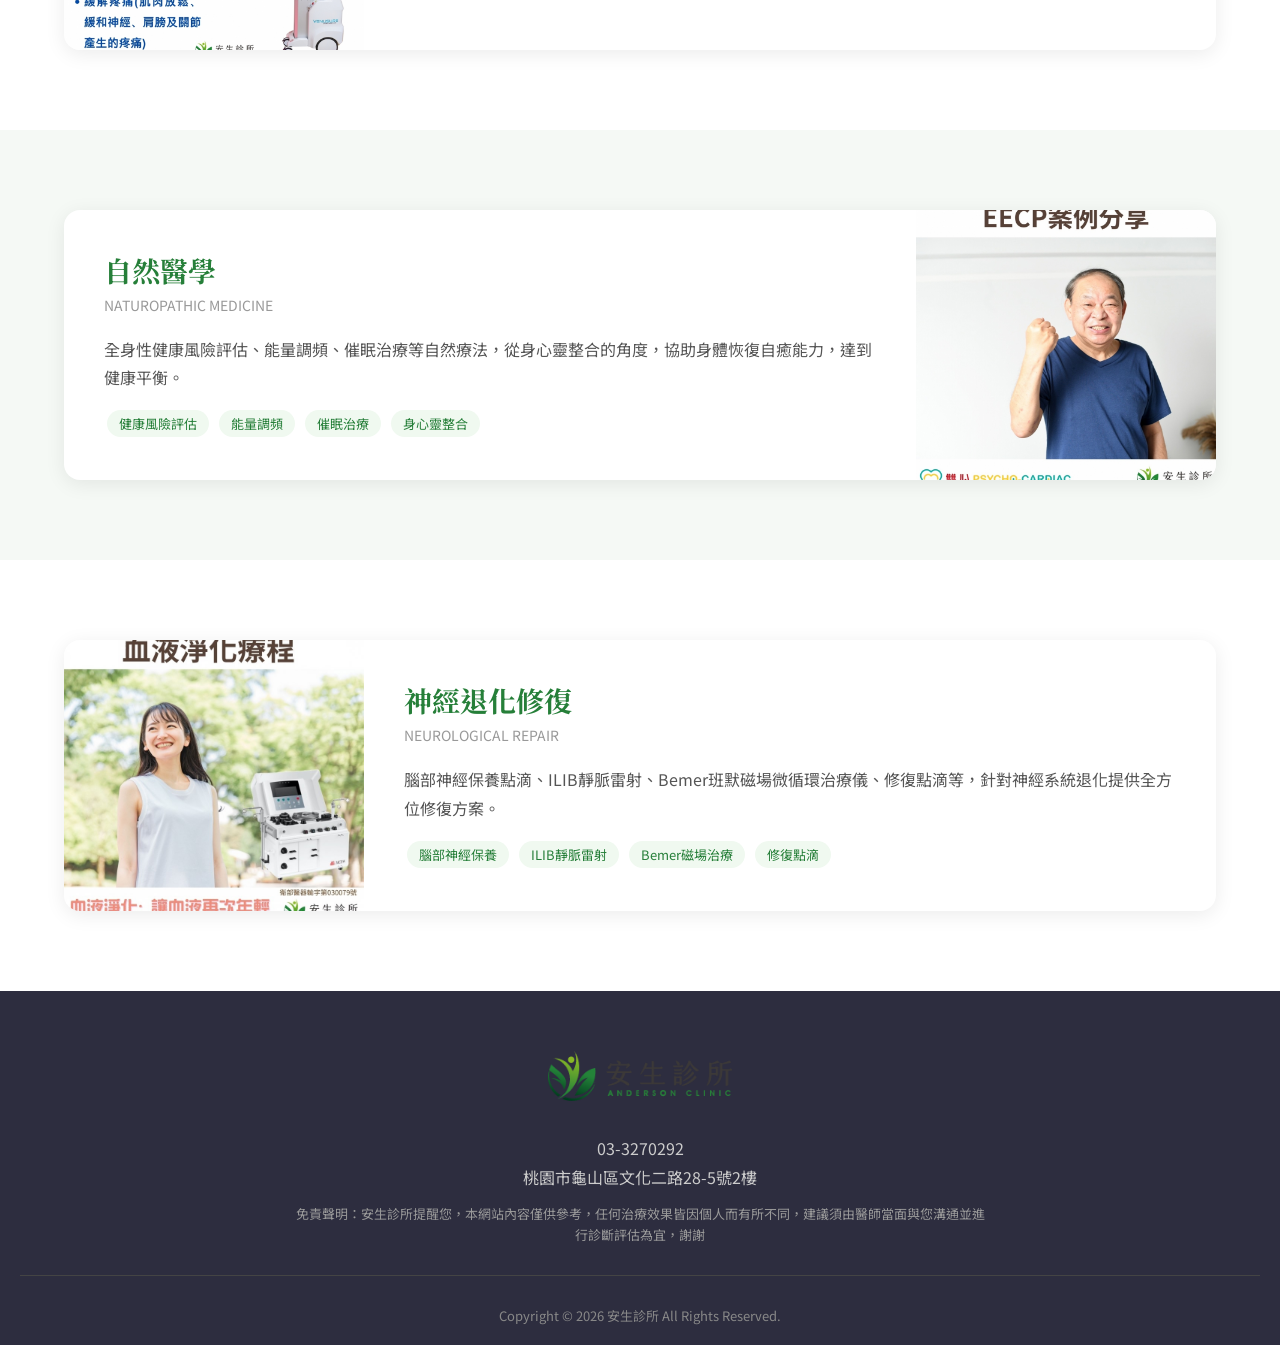
==== commit 7482d0b3: "🖼️ 特色療程頁換上原始圖片（9張course_detail）" ====
--- a/courses.html
+++ b/courses.html
@@ -56,9 +56,7 @@
   <section id="blood" style="padding:80px 5%;">
     <div style="max-width:1200px;margin:auto;">
       <div class="course-card" style="display:flex;flex-wrap:wrap;">
-        <div style="flex:0 0 300px;background:linear-gradient(135deg,#8EC31B,#267F39);display:flex;align-items:center;justify-content:center;min-height:250px;">
-          <span style="font-size:72px;">🩸</span>
-        </div>
+        <div style="flex:0 0 300px;background:url('assets/img/course_detail1.jpg') center/cover no-repeat;min-height:250px;"></div>
         <div style="flex:1;padding:40px;min-width:300px;">
           <h2 style="font-family:'Noto Serif TC',serif;font-size:28px;color:#267F39;margin:0 0 5px;">血液淨化療程</h2>
           <p style="color:#999;font-size:14px;margin:0 0 20px;">BLOOD PURIFICATION</p>
@@ -78,9 +76,7 @@
   <section id="eecp" style="padding:80px 5%;background:#f5f9f5;">
     <div style="max-width:1200px;margin:auto;">
       <div class="course-card" style="display:flex;flex-wrap:wrap;flex-direction:row-reverse;">
-        <div style="flex:0 0 300px;background:linear-gradient(135deg,#267F39,#0A4D26);display:flex;align-items:center;justify-content:center;min-height:250px;">
-          <span style="font-size:72px;">💓</span>
-        </div>
+        <div style="flex:0 0 300px;background:url('assets/img/course_detail2.jpg') center/cover no-repeat;min-height:250px;"></div>
         <div style="flex:1;padding:40px;min-width:300px;">
           <h2 style="font-family:'Noto Serif TC',serif;font-size:28px;color:#267F39;margin:0 0 5px;">EECP 體外反搏療法</h2>
           <p style="color:#999;font-size:14px;margin:0 0 20px;">ENHANCED EXTERNAL COUNTERPULSATION</p>
@@ -100,9 +96,7 @@
   <section id="pbmt" style="padding:80px 5%;">
     <div style="max-width:1200px;margin:auto;">
       <div class="course-card" style="display:flex;flex-wrap:wrap;">
-        <div style="flex:0 0 300px;background:linear-gradient(135deg,#5FA33A,#8EC31B);display:flex;align-items:center;justify-content:center;min-height:250px;">
-          <span style="font-size:72px;">💡</span>
-        </div>
+        <div style="flex:0 0 300px;background:url('assets/img/course_detail3.jpg') center/cover no-repeat;min-height:250px;"></div>
         <div style="flex:1;padding:40px;min-width:300px;">
           <h2 style="font-family:'Noto Serif TC',serif;font-size:28px;color:#267F39;margin:0 0 5px;">PBMT 光生物調節雷射療程</h2>
           <p style="color:#999;font-size:14px;margin:0 0 20px;">PHOTOBIOMODULATION THERAPY</p>
@@ -122,9 +116,7 @@
   <section id="sleep" style="padding:80px 5%;background:#f5f9f5;">
     <div style="max-width:1200px;margin:auto;">
       <div class="course-card" style="display:flex;flex-wrap:wrap;flex-direction:row-reverse;">
-        <div style="flex:0 0 300px;background:linear-gradient(135deg,#0A4D26,#267F39);display:flex;align-items:center;justify-content:center;min-height:250px;">
-          <span style="font-size:72px;">🌙</span>
-        </div>
+        <div style="flex:0 0 300px;background:url('assets/img/course_detail4.jpg') center/cover no-repeat;min-height:250px;"></div>
         <div style="flex:1;padding:40px;min-width:300px;">
           <h2 style="font-family:'Noto Serif TC',serif;font-size:28px;color:#267F39;margin:0 0 5px;">助你好眠方案</h2>
           <p style="color:#999;font-size:14px;margin:0 0 20px;">SLEEP WELL PROGRAM</p>
@@ -144,9 +136,7 @@
   <section id="cancer" style="padding:80px 5%;">
     <div style="max-width:1200px;margin:auto;">
       <div class="course-card" style="display:flex;flex-wrap:wrap;">
-        <div style="flex:0 0 300px;background:linear-gradient(135deg,#267F39,#5FA33A);display:flex;align-items:center;justify-content:center;min-height:250px;">
-          <span style="font-size:72px;">🎗️</span>
-        </div>
+        <div style="flex:0 0 300px;background:url('assets/img/course_detail5.jpg') center/cover no-repeat;min-height:250px;"></div>
         <div style="flex:1;padding:40px;min-width:300px;">
           <h2 style="font-family:'Noto Serif TC',serif;font-size:28px;color:#267F39;margin:0 0 5px;">抗癌輔助治療</h2>
           <p style="color:#999;font-size:14px;margin:0 0 20px;">CANCER ADJUVANT THERAPY</p>
@@ -166,9 +156,7 @@
   <section id="detox" style="padding:80px 5%;background:#f5f9f5;">
     <div style="max-width:1200px;margin:auto;">
       <div class="course-card" style="display:flex;flex-wrap:wrap;flex-direction:row-reverse;">
-        <div style="flex:0 0 300px;background:linear-gradient(135deg,#8EC31B,#0A4D26);display:flex;align-items:center;justify-content:center;min-height:250px;">
-          <span style="font-size:72px;">🌿</span>
-        </div>
+        <div style="flex:0 0 300px;background:url('assets/img/course_detail6.jpg') center/cover no-repeat;min-height:250px;"></div>
         <div style="flex:1;padding:40px;min-width:300px;">
           <h2 style="font-family:'Noto Serif TC',serif;font-size:28px;color:#267F39;margin:0 0 5px;">排毒療程</h2>
           <p style="color:#999;font-size:14px;margin:0 0 20px;">DETOXIFICATION</p>
@@ -188,9 +176,7 @@
   <section id="regenerative" style="padding:80px 5%;">
     <div style="max-width:1200px;margin:auto;">
       <div class="course-card" style="display:flex;flex-wrap:wrap;">
-        <div style="flex:0 0 300px;background:linear-gradient(135deg,#0A4D26,#8EC31B);display:flex;align-items:center;justify-content:center;min-height:250px;">
-          <span style="font-size:72px;">🔄</span>
-        </div>
+        <div style="flex:0 0 300px;background:url('assets/img/course_detail7.jpg') center/cover no-repeat;min-height:250px;"></div>
         <div style="flex:1;padding:40px;min-width:300px;">
           <h2 style="font-family:'Noto Serif TC',serif;font-size:28px;color:#267F39;margin:0 0 5px;">再生醫學</h2>
           <p style="color:#999;font-size:14px;margin:0 0 20px;">REGENERATIVE MEDICINE</p>
@@ -210,9 +196,7 @@
   <section id="naturopathy" style="padding:80px 5%;background:#f5f9f5;">
     <div style="max-width:1200px;margin:auto;">
       <div class="course-card" style="display:flex;flex-wrap:wrap;flex-direction:row-reverse;">
-        <div style="flex:0 0 300px;background:linear-gradient(135deg,#5FA33A,#267F39);display:flex;align-items:center;justify-content:center;min-height:250px;">
-          <span style="font-size:72px;">🧘</span>
-        </div>
+        <div style="flex:0 0 300px;background:url('assets/img/course_detail8.jpg') center/cover no-repeat;min-height:250px;"></div>
         <div style="flex:1;padding:40px;min-width:300px;">
           <h2 style="font-family:'Noto Serif TC',serif;font-size:28px;color:#267F39;margin:0 0 5px;">自然醫學</h2>
           <p style="color:#999;font-size:14px;margin:0 0 20px;">NATUROPATHIC MEDICINE</p>
@@ -232,9 +216,7 @@
   <section id="neuro" style="padding:80px 5%;">
     <div style="max-width:1200px;margin:auto;">
       <div class="course-card" style="display:flex;flex-wrap:wrap;">
-        <div style="flex:0 0 300px;background:linear-gradient(135deg,#267F39,#5FA33A);display:flex;align-items:center;justify-content:center;min-height:250px;">
-          <span style="font-size:72px;">🧠</span>
-        </div>
+        <div style="flex:0 0 300px;background:url('assets/img/course_detail9.jpg') center/cover no-repeat;min-height:250px;"></div>
         <div style="flex:1;padding:40px;min-width:300px;">
           <h2 style="font-family:'Noto Serif TC',serif;font-size:28px;color:#267F39;margin:0 0 5px;">神經退化修復</h2>
           <p style="color:#999;font-size:14px;margin:0 0 20px;">NEUROLOGICAL REPAIR</p>
